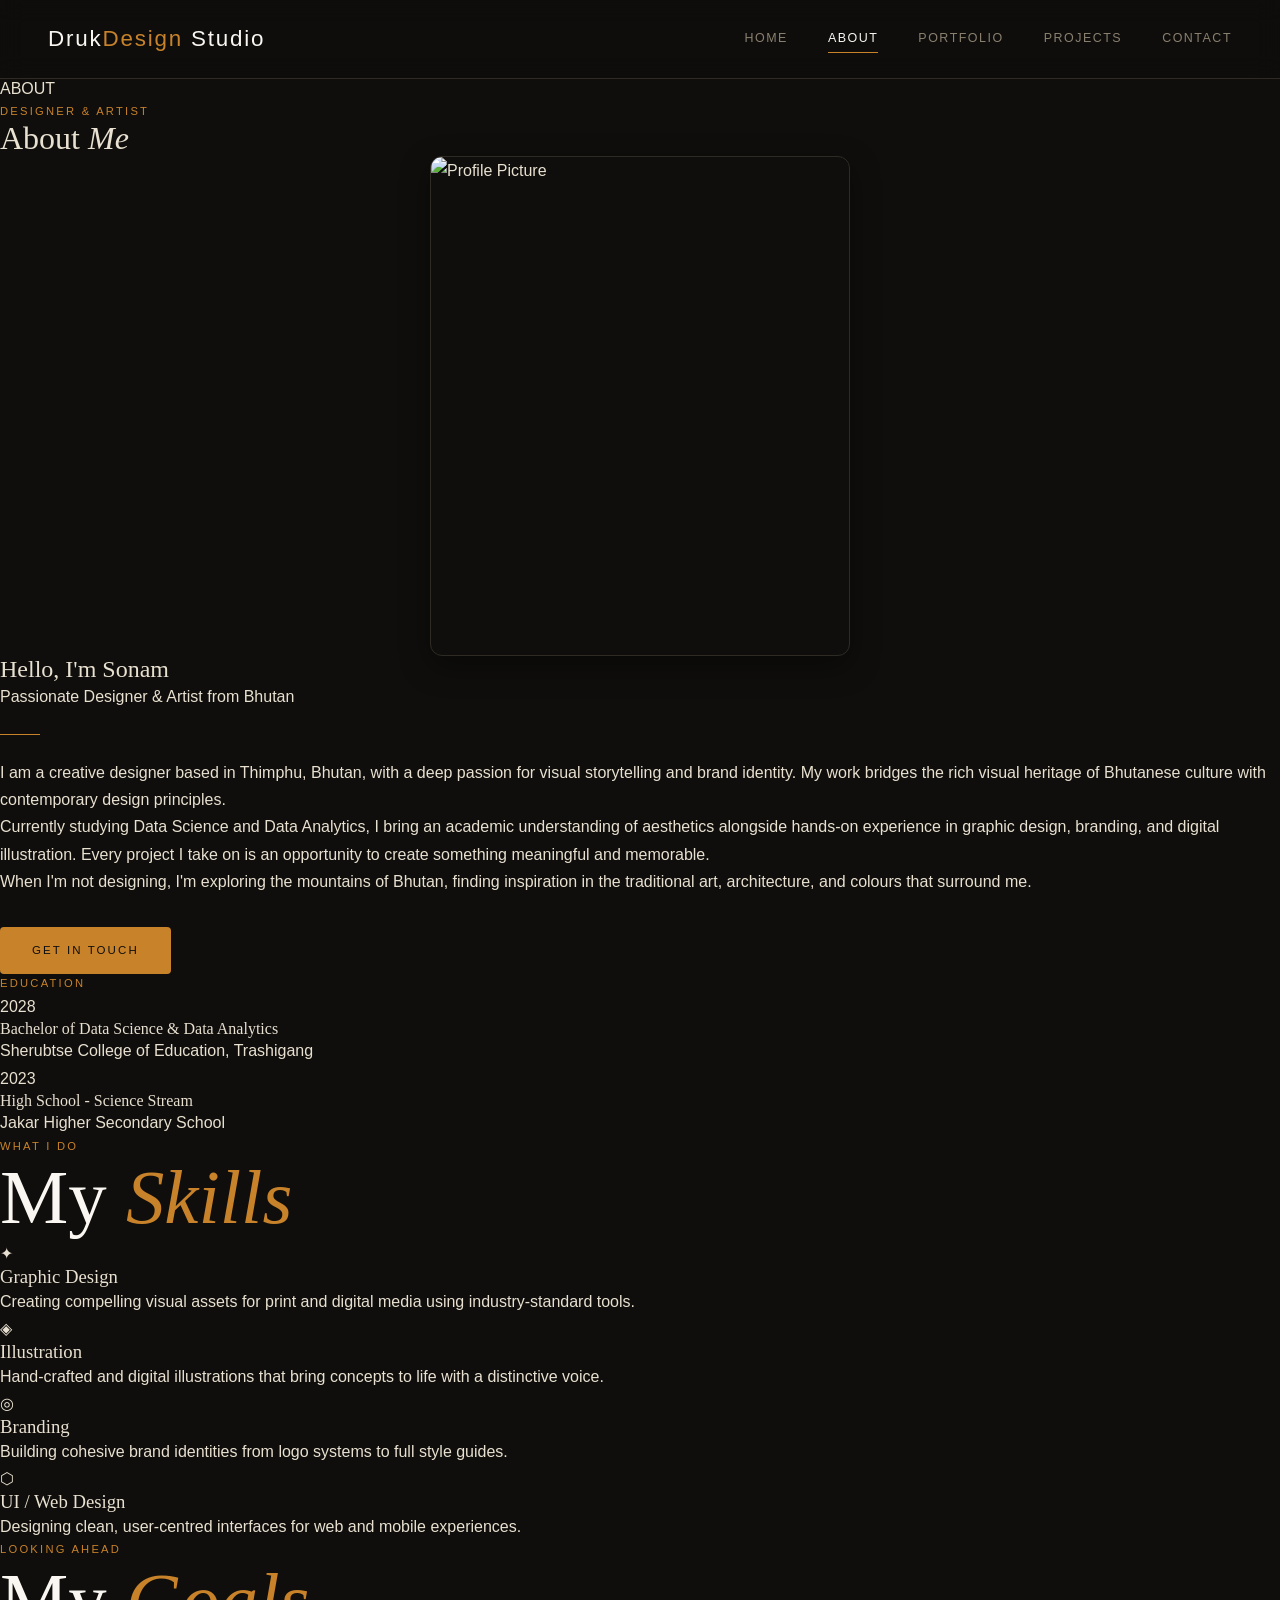
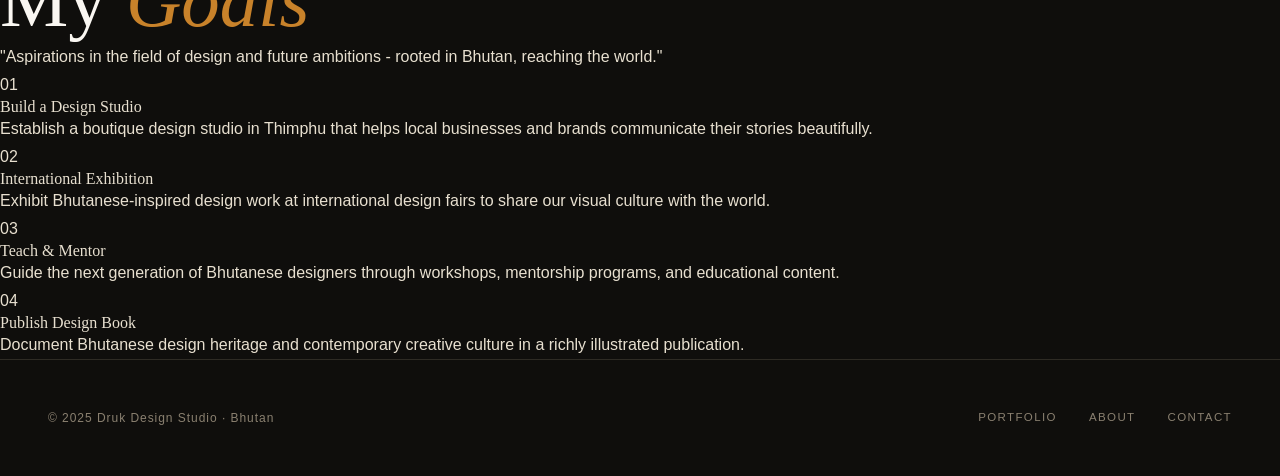
==== about.html @ 3f658a80 "Add files via upload" ====
<!DOCTYPE html>
<html lang="en">
<head>
  <meta charset="UTF-8" />
  <meta name="viewport" content="width=device-width, initial-scale=1.0" />
  <title>Druk Design Studio - About</title>
  <link rel="stylesheet" href="styles.css" />
</head>
<body>
  <nav class="nav">
    <a href="index.html" class="nav__logo">Druk<span>Design</span> Studio</a>
    <div class="nav__links" id="navLinks">
      <a href="index.html">Home</a>
      <a href="about.html" class="active">About</a>
      <a href="portfolio.html">Portfolio</a>
      <a href="projects.html">Projects</a>
      <a href="contact.html">Contact</a>
    </div>
    <button class="nav__hamburger" id="hamburger" aria-label="Menu">
      <span></span><span></span><span></span>
    </button>
  </nav>
  
  <div class="page-wrapper">

  <!-- Page Header -->
  <div class="page-header">
    <div class="page-header__bg-text">ABOUT</div>
    <p class="eyebrow">Designer & Artist</p>
    <h1 class="fade-in">About <em>Me</em></h1>
  </div>

  <!-- Grid -->
  <div class="about-grid">
    <div class="about-grid__image fade-in">
      <img src="./images/about.jpg" alt="Profile Picture" class="about-profile-img">
    </div>

    <div class="about-grid__bio fade-in">
      <h2>Hello, I'm Sonam</h2>
      <p class="role">Passionate Designer &amp; Artist from Bhutan</p>
      <div class="divider"></div>
      <p>
        I am a creative designer based in Thimphu, Bhutan, with a deep passion for visual storytelling and brand identity. My work bridges the rich visual heritage of Bhutanese culture with contemporary design principles.
      </p>
      <p>
        Currently studying Data Science and Data Analytics, I bring an academic understanding of aesthetics alongside hands-on experience in graphic design, branding, and digital illustration. Every project I take on is an opportunity to create something meaningful and memorable.
      </p>
      <p>
        When I'm not designing, I'm exploring the mountains of Bhutan, finding inspiration in the traditional art, architecture, and colours that surround me.
      </p>
      <div style="margin-top:2rem;">
        <a href="contact.html" class="btn btn-primary">Get in Touch</a>
      </div>
    </div>

    <div class="about-grid__edu fade-in">
      <p class="eyebrow">Education</p>
      <div class="edu-item">
        <span class="edu-year">2028</span>
        <div class="edu-details">
          <h4>Bachelor of Data Science &amp; Data Analytics</h4>
          <p>Sherubtse College of Education, Trashigang</p>
        </div>
      </div>

      <div class="edu-item">
        <span class="edu-year">2023</span>
        <div class="edu-details">
          <h4>High School - Science Stream</h4>
          <p>Jakar Higher Secondary School</p>
        </div>
      </div>
    </div>
  </div>

  <!-- Skills  -->
  <section class="skills-section">
    <p class="eyebrow fade-in">What I Do</p>
    <h2 class="section-title fade-in">My <em>Skills</em></h2>

    <div class="skills-grid">
      <div class="skill-cell fade-in" data-pct="90">
        <span class="skill-icon">✦</span>
        <h3 class="skill-name">Graphic Design</h3>
        <p class="skill-desc">Creating compelling visual assets for print and digital media using industry-standard tools.</p>
        <div class="skill-bar-wrap"><div class="skill-bar" style="--pct:90%"></div></div>
      </div>
      <div class="skill-cell fade-in" data-pct="85" style="transition-delay:0.1s">
        <span class="skill-icon">◈</span>
        <h3 class="skill-name">Illustration</h3>
        <p class="skill-desc">Hand-crafted and digital illustrations that bring concepts to life with a distinctive voice.</p>
        <div class="skill-bar-wrap"><div class="skill-bar" style="--pct:85%"></div></div>
      </div>
      <div class="skill-cell fade-in" data-pct="80" style="transition-delay:0.2s">
        <span class="skill-icon">◎</span>
        <h3 class="skill-name">Branding</h3>
        <p class="skill-desc">Building cohesive brand identities from logo systems to full style guides.</p>
        <div class="skill-bar-wrap"><div class="skill-bar" style="--pct:80%"></div></div>
      </div>
      <div class="skill-cell fade-in" data-pct="75" style="transition-delay:0.3s">
        <span class="skill-icon">⬡</span>
        <h3 class="skill-name">UI / Web Design</h3>
        <p class="skill-desc">Designing clean, user-centred interfaces for web and mobile experiences.</p>
        <div class="skill-bar-wrap"><div class="skill-bar" style="--pct:75%"></div></div>
      </div>
    </div>
  </section>

  <!--Goals  -->
  <section class="goals-section">
    <p class="eyebrow fade-in">Looking Ahead</p>
    <h2 class="section-title fade-in">My <em>Goals</em></h2>

    <div class="goals-layout">
      <div class="goals-sidebar fade-in">
        <p>"Aspirations in the field of design and future ambitions - rooted in Bhutan, reaching the world."</p>
      </div>

      <div class="goals-list">
        <div class="goal-card fade-in">
          <div class="goal-num">01</div>
          <h4>Build a Design Studio</h4>
          <p>Establish a boutique design studio in Thimphu that helps local businesses and brands communicate their stories beautifully.</p>
        </div>
        <div class="goal-card fade-in" style="transition-delay:0.1s">
          <div class="goal-num">02</div>
          <h4>International Exhibition</h4>
          <p>Exhibit Bhutanese-inspired design work at international design fairs to share our visual culture with the world.</p>
        </div>
        <div class="goal-card fade-in" style="transition-delay:0.2s">
          <div class="goal-num">03</div>
          <h4>Teach &amp; Mentor</h4>
          <p>Guide the next generation of Bhutanese designers through workshops, mentorship programs, and educational content.</p>
        </div>
        <div class="goal-card fade-in" style="transition-delay:0.3s">
          <div class="goal-num">04</div>
          <h4>Publish Design Book</h4>
          <p>Document Bhutanese design heritage and contemporary creative culture in a richly illustrated publication.</p>
        </div>
      </div>
    </div>
  </section>

</div><!-- end page-wrapper -->

<footer>
  <p>© 2025 Druk Design Studio · Bhutan</p>
  <div class="footer__links">
    <a href="portfolio.html">Portfolio</a>
    <a href="about.html">About</a>
    <a href="contact.html">Contact</a>
  </div>
</footer>

<script>
  document.getElementById('hamburger').addEventListener('click', () => {
    document.getElementById('navLinks').classList.toggle('open');
  });

  const observer = new IntersectionObserver(entries => {
    entries.forEach(e => {
      if (e.isIntersecting) {
        e.target.classList.add('visible');
      }
    });
  }, { threshold: 0.1 });

  document.querySelectorAll('.fade-in').forEach(el => observer.observe(el));
</script>
</body>
</html>
---- styles.css ----
/*CSS Variables */
:root {
  --bg:           #0f0e0c;
  --bg-alt:       #181612;
  --bg-card:      #1c1a16;
  --border:       #2e2b24;
  --accent:       #c8822a;      /* saffron */
  --accent-deep:  #9e3b1e;      /* crimson */
  --text:         #e8e0d0;
  --text-muted:   #8a8070;
  --text-dim:     #4a4540;
  --white:        #faf7f2;
  --font-display: Georgia, serif;
  --font-body:    sans-serif;
  --font-stamp:    sans-serif;
  --radius:       4px;
  --transition:   0.35s cubic-bezier(0.4, 0, 0.2, 1);
}

/*Reset & Base */
*, *::before, *::after { box-sizing: border-box; margin: 0; padding: 0; }

html { scroll-behavior: smooth; font-size: 16px; }

body {
  background: var(--bg);
  color: var(--text);
  font-family: var(--font-body);
  font-weight: 300;
  line-height: 1.7;
  -webkit-font-smoothing: antialiased;
}

img { display: block; width: 100%; object-fit: cover; }
a  { color: inherit; text-decoration: none; }
ul { list-style: none; }

/*Typography */
h1, h2, h3, h4 {
  font-family: var(--font-display);
  font-weight: 300;
  line-height: 1.1;
}

.stamp {
  font-family: var(--font-stamp);
  letter-spacing: 0.1em;
}

.eyebrow {
  font-size: 0.7rem;
  font-weight: 500;
  letter-spacing: 0.2em;
  text-transform: uppercase;
  color: var(--accent);
}

.section-title {
  font-size: clamp(2.5rem, 6vw, 5rem);
  color: var(--white);
}

.section-title em {
  font-style: italic;
  color: var(--accent);
}

/* Nav  */
.nav {
  position: fixed;
  top: 0; left: 0; right: 0;
  z-index: 100;
  display: flex;
  align-items: center;
  justify-content: space-between;
  padding: 1.25rem 3rem;
  background: rgba(15, 14, 12, 0.85);
  backdrop-filter: blur(12px);
  border-bottom: 1px solid var(--border);
}

.nav__logo {
  font-family: var(--font-stamp);
  font-size: 1.4rem;
  letter-spacing: 0.08em;
  color: var(--white);
}

.nav__logo span { color: var(--accent); }

.nav__links {
  display: flex;
  gap: 2.5rem;
  align-items: center;
}

.nav__links a {
  font-size: 0.78rem;
  font-weight: 400;
  letter-spacing: 0.12em;
  text-transform: uppercase;
  color: var(--text-muted);
  transition: color var(--transition);
  position: relative;
}

.nav__links a::after {
  content: '';
  position: absolute;
  bottom: -3px; left: 0; right: 0;
  height: 1px;
  background: var(--accent);
  transform: scaleX(0);
  transform-origin: left;
  transition: transform var(--transition);
}

.nav__links a:hover,
.nav__links a.active { color: var(--white); }
.nav__links a:hover::after,
.nav__links a.active::after { transform: scaleX(1); }

.nav__hamburger {
  display: none;
  flex-direction: column;
  gap: 5px;
  cursor: pointer;
  background: none;
  border: none;
  padding: 4px;
}

.nav__hamburger span {
  display: block;
  width: 24px; height: 1px;
  background: var(--text);
  transition: var(--transition);
}

/*Buttons */
.btn {
  display: inline-block;
  padding: 0.85rem 2rem;
  font-family: var(--font-body);
  font-size: 0.72rem;
  font-weight: 500;
  letter-spacing: 0.18em;
  text-transform: uppercase;
  border-radius: var(--radius);
  transition: var(--transition);
  cursor: pointer;
  border: none;
}

.btn-primary {
  background: var(--accent);
  color: var(--bg);
}

.btn-primary:hover {
  background: #dfa040;
  transform: translateY(-2px);
  box-shadow: 0 8px 30px rgba(200, 130, 42, 0.25);
}

.btn-outline {
  background: transparent;
  color: var(--text);
  border: 1px solid var(--border);
}

.btn-outline:hover {
  border-color: var(--accent);
  color: var(--accent);
  transform: translateY(-2px);
}

/*Divider*/
.divider {
  width: 40px; height: 1px;
  background: var(--accent);
  margin: 1.5rem 0;
}

/*Page wrapper  */
.page-wrapper {
  padding-top: 75px; /* nav height */
}

/*Section spacing*/
.section {
  padding: 6rem 3rem;
}

.section--dark { background: var(--bg-alt); }

/*Footer*/
footer {
  background: var(--bg);
  border-top: 1px solid var(--border);
  padding: 3rem;
  display: flex;
  align-items: center;
  justify-content: space-between;
  flex-wrap: wrap;
  gap: 1rem;
}

footer p {
  font-size: 0.75rem;
  color: var(--text-muted);
  letter-spacing: 0.08em;
}

.footer__links {
  display: flex;
  gap: 2rem;
}

.footer__links a {
  font-size: 0.72rem;
  letter-spacing: 0.12em;
  text-transform: uppercase;
  color: var(--text-muted);
  transition: color var(--transition);
}

.footer__links a:hover { color: var(--accent); }

/* Scroll fade-in animation */
.fade-in {
  opacity: 0;
  transform: translateY(28px);
  transition: opacity 0.7s ease, transform 0.7s ease;
}

.fade-in.visible {
  opacity: 1;
  transform: translateY(0);
}

/* ABOUT PAGE IMAGE FIX*/

.about-grid__image {
  width: 100%;
  display: flex;
  justify-content: center;
  align-items: center;
}

.about-profile-img {
  width: 100%;
  max-width: 420px;
  height: 500px;
  object-fit: cover;
  border-radius: 12px;
  border: 1px solid var(--border);
  box-shadow: 0 10px 30px rgba(0,0,0,0.4);
}

/* MOBILE RESPONSIVE */
@media (max-width: 768px) {
  .about-profile-img {
    height: auto;
    max-width: 100%;
  }
}
/* FEATURED WORKS */
.works-flex {
  display: flex;
  gap: 2rem;
  margin-top: 3rem;
}
.work-card {
  flex: 1;
  background: var(--bg-card);
  border: 1px solid var(--border);
  border-radius: 12px;
  overflow: hidden;
  transition: var(--transition);
}
.work-card:hover {
  transform: translateY(-5px);
}
.work-card__img {
  width: 100%;
  height: 240px;
  overflow: hidden;
  position: relative;
}
.work-card__img img {
  width: 100%;
  height: 100%;
  object-fit: cover;
  display: block;
}
.work-card__tag {
  position: absolute;
  top: 1rem;
  left: 1rem;
  background: var(--accent);
  color: var(--bg);
  padding: 0.3rem 0.8rem;
  font-size: 0.7rem;
  border-radius: 20px;
}
.work-card__body {
  padding: 1.5rem;
}
.work-card__title {
  margin-bottom: 0.5rem;
}
.work-card__desc {
  color: var(--text-muted);
  font-size: 0.95rem;
}
/* MOBILE */
@media (max-width: 768px) {
  .works-flex {
    flex-direction: column;
  }
  .work-card__img {
    height: 220px;
  }
}

/* BEST SELLER IMAGES */
.seller-card img {
  width: 100%;
  height: 220px;
  object-fit: cover;
  border-radius: 12px;
}
.seller-card {
  flex: 1;
  background: var(--bg-card);
  border: 1px solid var(--border);
  padding: 1rem;
  border-radius: 12px;
}
.sellers-row {
  display: flex;
  gap: 2rem;
  margin-top: 3rem;
}
/* MOBILE RESPONSIVE */
@media (max-width: 768px) {
  .sellers-row {
    flex-direction: column;
  }
  .work-card__img {
    height: 220px;
  }
  .seller-card img {
    height: 200px;
  }
}

/* HERO */
.hero {
  display: flex;
  align-items: center;
  justify-content: space-between;
  gap: 4rem;
  padding: 7rem 5rem;
}
.hero__image-frame {
  flex: 1;
  max-width: 500px;
  overflow: hidden;
  border-radius: 20px;
}
.hero-image {
  width: 100%;
  aspect-ratio: 4 / 5;
  height: auto;
  object-fit: cover;
  border-radius: 20px;
  /* display: block; */
}
.hero__content {
  flex: 1;
}
.hero__heading {
  font-size: clamp(3rem, 6vw, 5rem);
  line-height: 1;
  margin: 1rem 0;
}
.hero__heading em {
  color: var(--accent);
  font-style: italic;
}
.hero__sub {
  color: var(--text-muted);
  max-width: 500px;
  margin-bottom: 2rem;
}
.hero__cta {
  display: flex;
  gap: 1rem;
  margin-top: 2rem;
}
/* MOBILE RESPONSIVE*/
@media (max-width: 768px) {
  .hero {
    flex-direction: column;
    padding: 5rem 1.5rem;
    text-align: center;
  }
  .hero__image-frame {
    max-width: 100%;
  }
  .hero-image {
    height: 400px;
  }
  .hero__cta {
    justify-content: center;
    flex-wrap: wrap;
  }
}

/* Responsive Nav  */
@media (max-width: 768px) {
  .nav { padding: 1rem 1.5rem; }
  .nav__hamburger { 
    display: flex; 
    position: relative; 
    z-index: 201;}

  .nav__links {
    display: none;
    position: fixed;
    top: 0; left: 0; right: 0; bottom: 0;
    background: var(--bg);
    flex-direction: column;
    justify-content: center;
    gap: 2rem;
    z-index: 200;
  }

  .nav__links.open { display: flex; }
  .nav__links a { font-size: 1.4rem; letter-spacing: 0.1em; }

  .section { padding: 4rem 1.5rem; }
  footer { flex-direction: column; text-align: center; }
  .footer__links { justify-content: center; }
}

/* PROJECTS PAGE */
.projects-section {
  padding: 6rem 3rem;
}
.projects-container {
  display: flex;
  gap: 2rem;
  margin-top: 3rem;
}
.project-card {
  background: var(--bg-card);
  border: 1px solid var(--border);
  padding: 1.5rem;
  flex: 1;
}
/* MEDIA QUERY PAGE RESPONSIVENESS */
@media (max-width: 768px) {

  .projects-container {
    flex-direction: column;
  }
}

/*CONTACT PAGE*/

.contact-section {
  padding: 6rem 3rem;
}

.contact-wrapper {
  display: flex;
  gap: 4rem;
  margin-top: 3rem;
}

.contact-info {
  flex: 1;
}

.contact-form {
  flex: 2;
  display: flex;
  flex-direction: column;
  gap: 1rem;
}

.contact-form input,
.contact-form textarea {
  background: var(--bg-card);
  border: 1px solid var(--border);
  padding: 1rem;
  color: white;
  font-family: var(--font-body);
}

.contact-form button {
  width: fit-content;
}

/* CONTACT RESPONSIVE */
@media (max-width: 768px) {

  .contact-wrapper {
    flex-direction: column;
  }

}
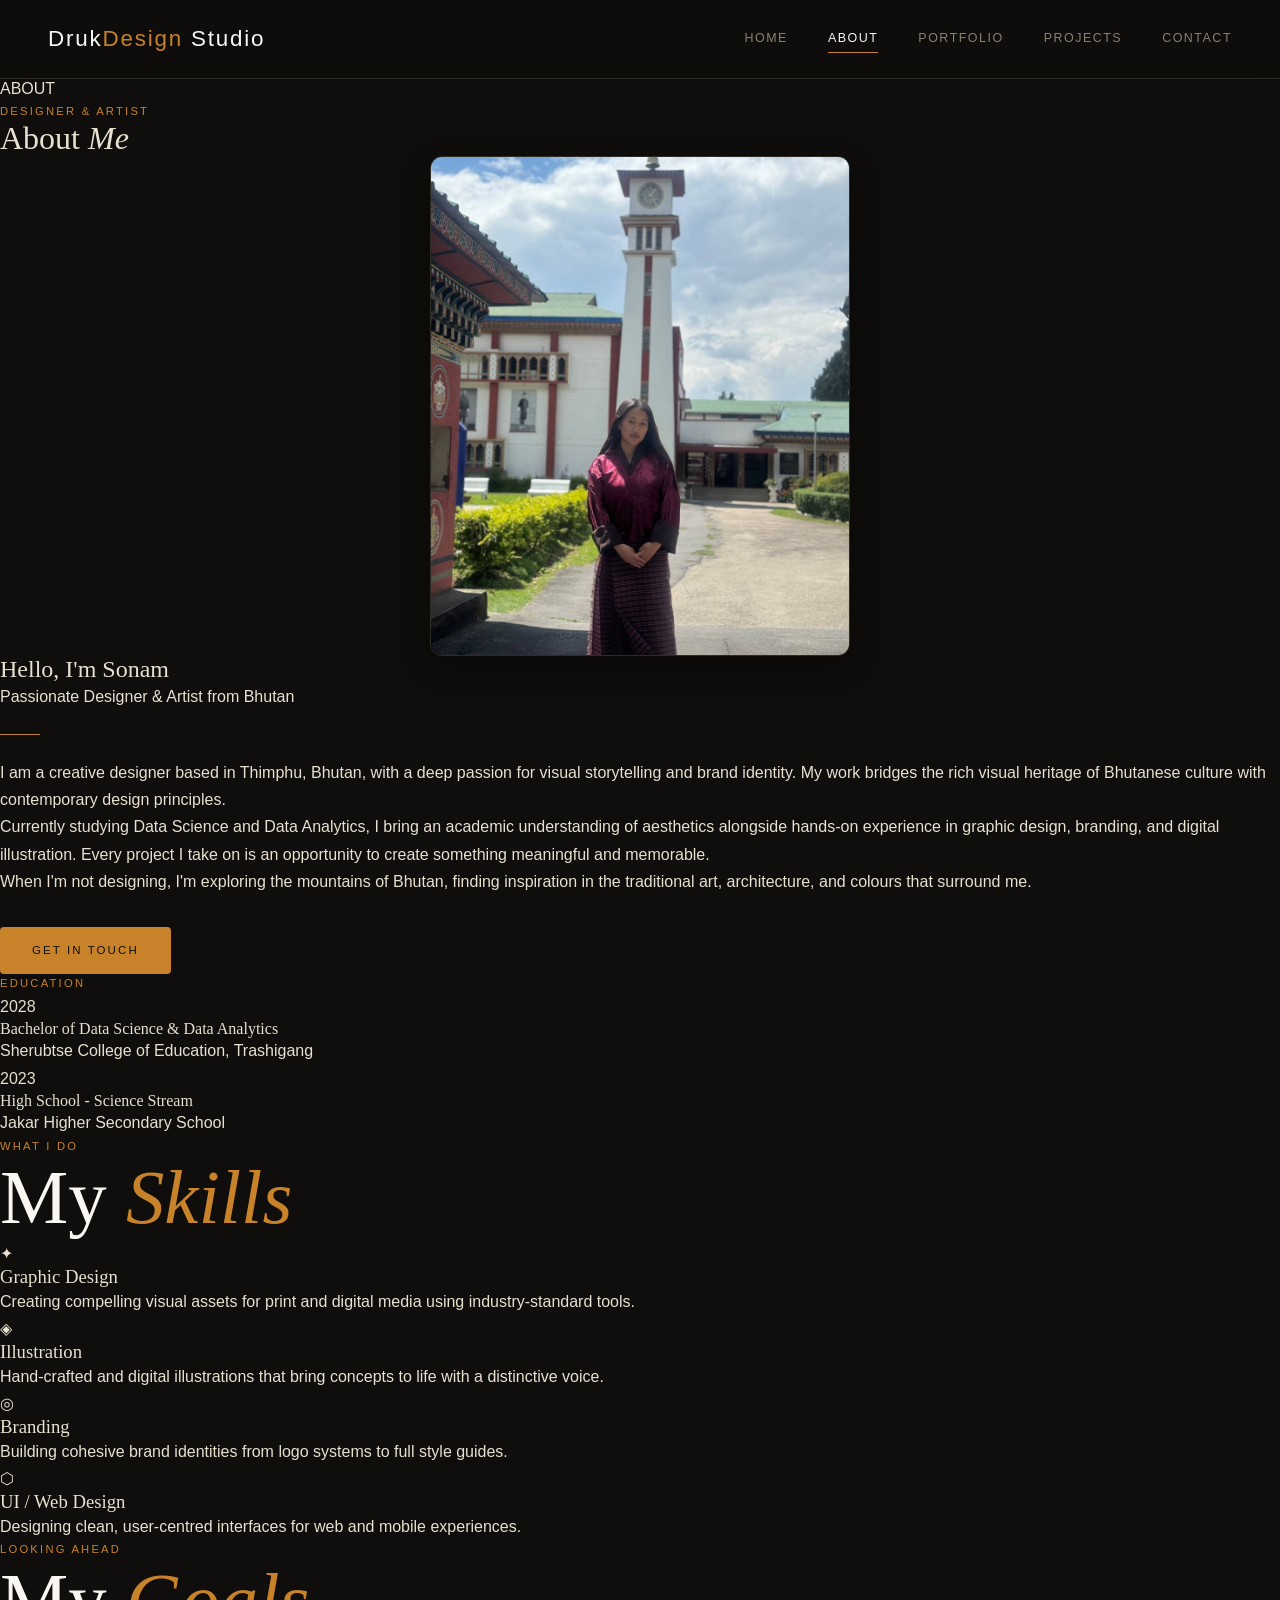
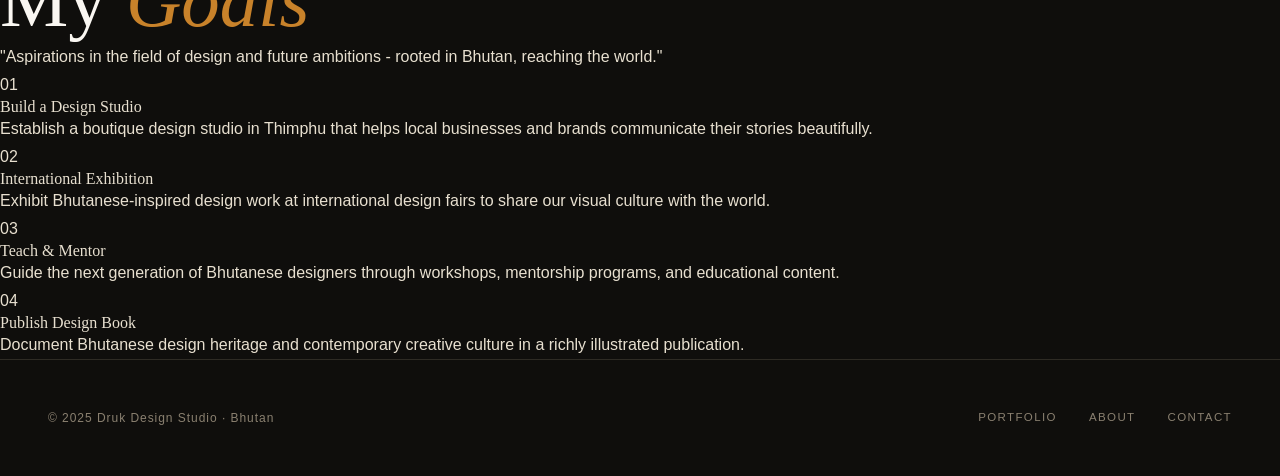
==== commit bcaf606a: "about.html" ====
--- a/about.html
+++ b/about.html
@@ -33,7 +33,7 @@
   <!-- Grid -->
   <div class="about-grid">
     <div class="about-grid__image fade-in">
-      <img src="./images/about.jpg" alt="Profile Picture" class="about-profile-img">
+      <img src="about.jpg" alt="Profile Picture" class="about-profile-img">
     </div>
 
     <div class="about-grid__bio fade-in">
@@ -169,4 +169,4 @@
   document.querySelectorAll('.fade-in').forEach(el => observer.observe(el));
 </script>
 </body>
-</html>+</html>
